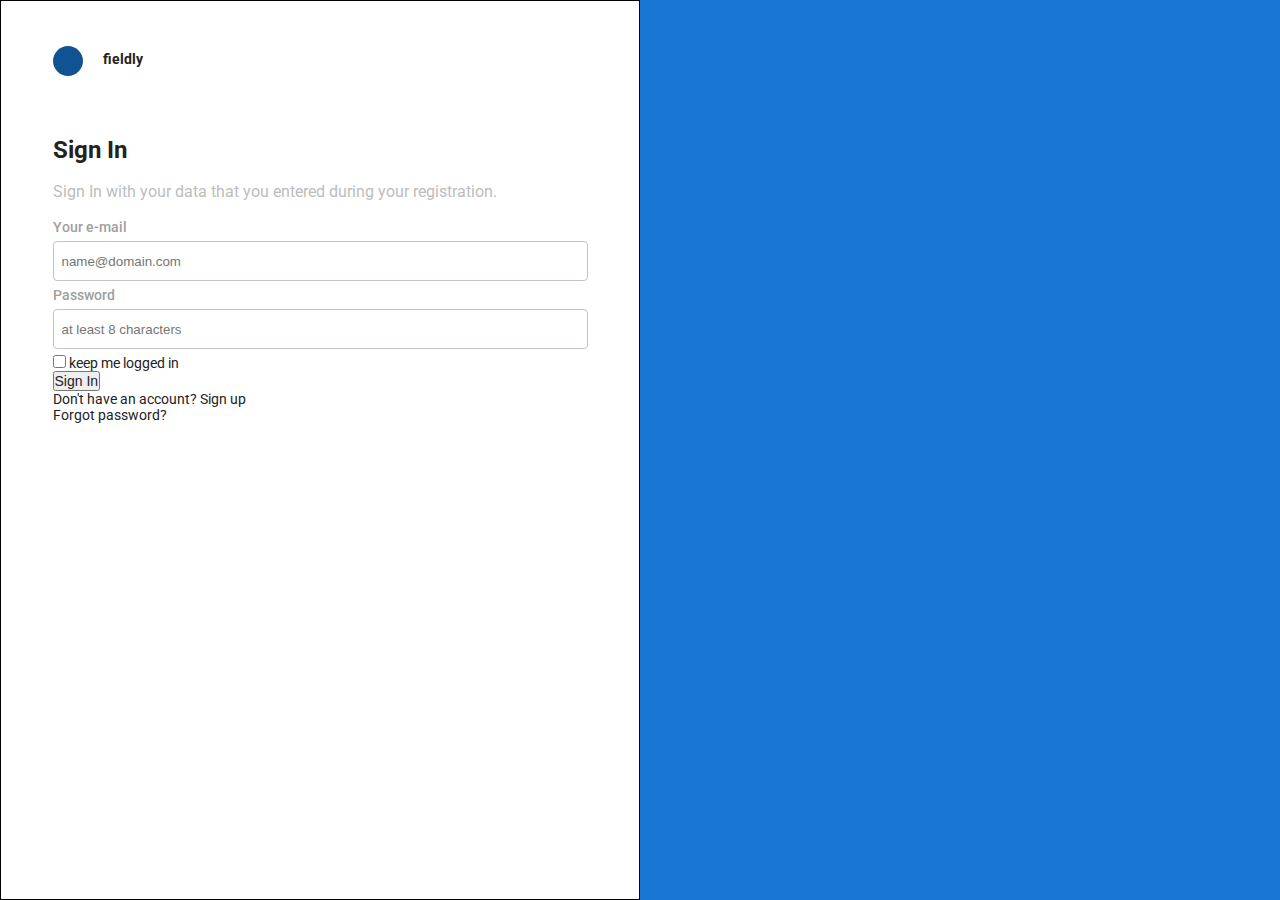
==== signIn.html @ 96ac0f71 "Finished styling of forms" ====
<!DOCTYPE html>
<html lang="en">
  <head>
    <meta charset="UTF-8" />
    <meta http-equiv="X-UA-Compatible" content="IE=edge" />
    <meta name="viewport" content="width=device-width, initial-scale=1.0" />
    <link rel="stylesheet" href="./css/reset.css" />
    <link rel="stylesheet" href="./css/style.css" />
    <title>Sign In</title>
  </head>
  <body>
    <main>
      <div class="main-container">
        <div class="main-container-info">
          <div class="container-info">
            <div class="logo">
              <img src="./img/dry-clean.svg" width="30px" alt="circle" />
              <p>fieldly</p>
            </div>
            <div class="login-info">
              <p class="login">Sign In</p>
              <p class="login-instruction">
                Sign In with your data that you entered during your registration.
              </p>
            </div>
            <div class="form-container">
              <div class="form-input">
                <form>
                    <label for="email">Your e-mail</label>
                  <input
                    id="email"
                    type="email"
                    class="input-email"
                    placeholder="name@domain.com"
                  />
                  <label for="password">Password</label>
                  <input
                    id="password"
                    type="password"
                    class="input-password"
                    placeholder="at least 8 characters"
                  />
              </div>
                <div class="check-box-button">
                 <div class="check-box">
                  <input type="checkbox" class="checkbox" id="keep-me" />
                  <label for="keep-me">keep me logged in</label>
                 </div>
                  <button type="submit" class="button-submit">Sign In</button>
                </div>
              </form>
            </div>
            <div class="last-info">
              <div class="info-account">
                <p>Don't have an account? <span><a href="#">Sign up</a></span></p>
              </div>
              <p>Forgot password?</p>
            </div>
          </div>
        </div>
        <div class="main-container-result"></div>
      </div>
    </main>
    <script src="./script.js"></script>
  </body>
</html>
---- css/style.css ----
@import url("https://fonts.googleapis.com/css2?family=Roboto:wght@300;400;500&display=swap");

.main-container {
  width: 100vw;
  height: 100vh;
  display: flex;
}

.main-container-info {
  width: 50%;
  height: 100vh;
  background-color: #ffff;
  display: flex;
  flex-direction: column;
  border: solid 1px black;
  font-family: "Roboto", sans-serif;
}

.main-container-result {
  width: 50%;
  height: 100vh;
  background-color: #1976d2;
}

.container-info {
  height: 100%;
  display: flex;
  flex-direction: column;
  margin: auto;
}

.logo {
  margin-top: 50px;
  display: flex;
  margin-bottom: 60px;
  font-weight: bold;
}

.logo p {
  margin-left: 20px;
}

.logo img {
  margin-top: -5px;
}

.login-info .login {
  font-size: 24px;
  font-weight: bold;
  margin-bottom: 18px;
}
.login-info .login-instruction {
  font-size: 16px;
  color: #bdbdbd;
  margin-bottom: 18px;
}

.form-container .form-input label {
  font-size: 14px;
  color: #9e9e9e;
  font-weight: 500;
}

.form-container .form-input input {
  width: 100%;
  height: 40px;
  margin: 6px 0;

  padding: 8px;
  border: 1px solid rgb(201, 193, 193);
  border-radius: 4px;
}
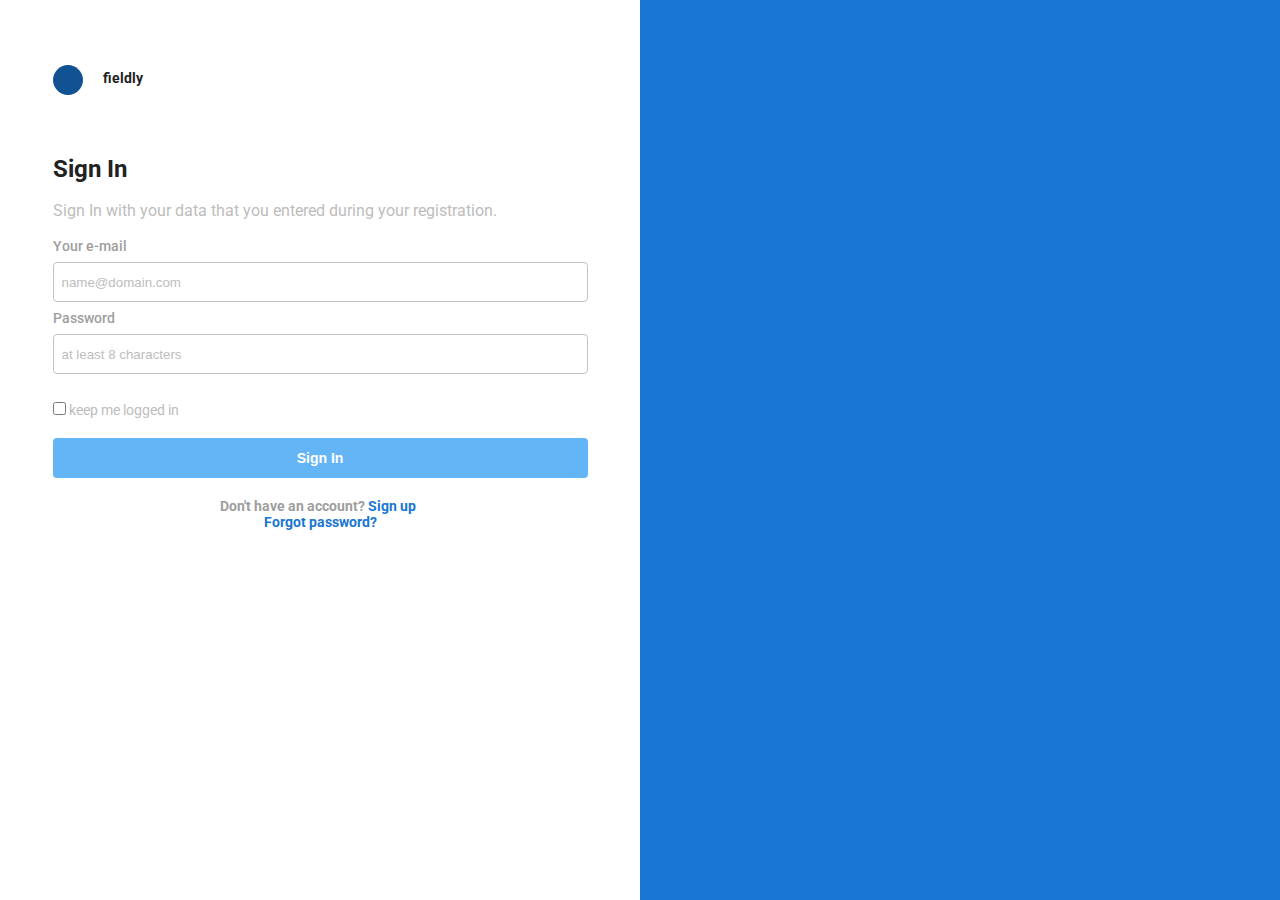
==== commit a5c1dd6a: "before password validation" ====
--- a/signIn.html
+++ b/signIn.html
@@ -5,7 +5,7 @@
     <meta http-equiv="X-UA-Compatible" content="IE=edge" />
     <meta name="viewport" content="width=device-width, initial-scale=1.0" />
     <link rel="stylesheet" href="./css/reset.css" />
-    <link rel="stylesheet" href="./css/style.css" />
+    <link rel="stylesheet" href="./css/signIn.css" />
     <title>Sign In</title>
   </head>
   <body>
@@ -61,6 +61,6 @@
         <div class="main-container-result"></div>
       </div>
     </main>
-    <script src="./script.js"></script>
+    <script src="./js/signIn.js"></script>
   </body>
 </html>
--- a/css/signIn.css
+++ b/css/signIn.css
@@ -0,0 +1,118 @@
+@import url("https://fonts.googleapis.com/css2?family=Roboto:wght@300;400;500&display=swap");
+
+.main-container {
+  width: 100vw;
+  height: 100vh;
+  display: flex;
+}
+
+.main-container-info {
+  width: 50%;
+  height: 100vh;
+  background-color: #ffff;
+  display: flex;
+  flex-direction: column;
+  font-family: "Roboto", sans-serif;
+  padding: 20px;
+}
+
+.main-container-result {
+  width: 50%;
+  height: 100vh;
+  background-color: #1976d2;
+}
+
+.container-info {
+  height: 100%;
+  display: flex;
+  flex-direction: column;
+  margin: auto;
+}
+
+.logo {
+  margin-top: 50px;
+  display: flex;
+  margin-bottom: 60px;
+  font-weight: bold;
+}
+
+.logo p {
+  margin-left: 20px;
+}
+
+.logo img {
+  margin-top: -5px;
+}
+
+.login-info .login {
+  font-size: 24px;
+  font-weight: bold;
+  margin-bottom: 18px;
+}
+.login-info .login-instruction {
+  font-size: 16px;
+  color: #bdbdbd;
+  margin-bottom: 18px;
+}
+
+.form-container .form-input label {
+  font-size: 14px;
+  color: #9e9e9e;
+  font-weight: 500;
+}
+
+.form-container .form-input input {
+  width: 100%;
+  height: 40px;
+  margin: 8px 0;
+
+  padding: 8px;
+  border: 1px solid rgb(201, 193, 193);
+  border-radius: 4px;
+}
+
+.form-input::-webkit-input-placeholder {
+}
+
+input::placeholder {
+  color: #bdbdbd;
+}
+
+.check-box-button {
+  display: flex;
+  flex-direction: column;
+  color: #bdbdbd;
+}
+.check-box {
+  margin: 20px 0px 20px 0px;
+}
+
+.check-box-button button {
+  height: 40px;
+  border-radius: 4px;
+  border: 1px;
+  font-weight: bold;
+
+  color: #ffff;
+  background-color: #64b5f6;
+  margin-bottom: 20px;
+}
+
+.last-info {
+  text-align: center;
+}
+.last-info:last-child {
+  color: #1976d2;
+  font-weight: bold;
+}
+
+.info-account {
+  display: flex;
+  justify-content: center;
+  font-weight: bold;
+  margin-right: 4px;
+  color: #9e9e9e;
+}
+.info-account span {
+  color: #1976d2;
+}
